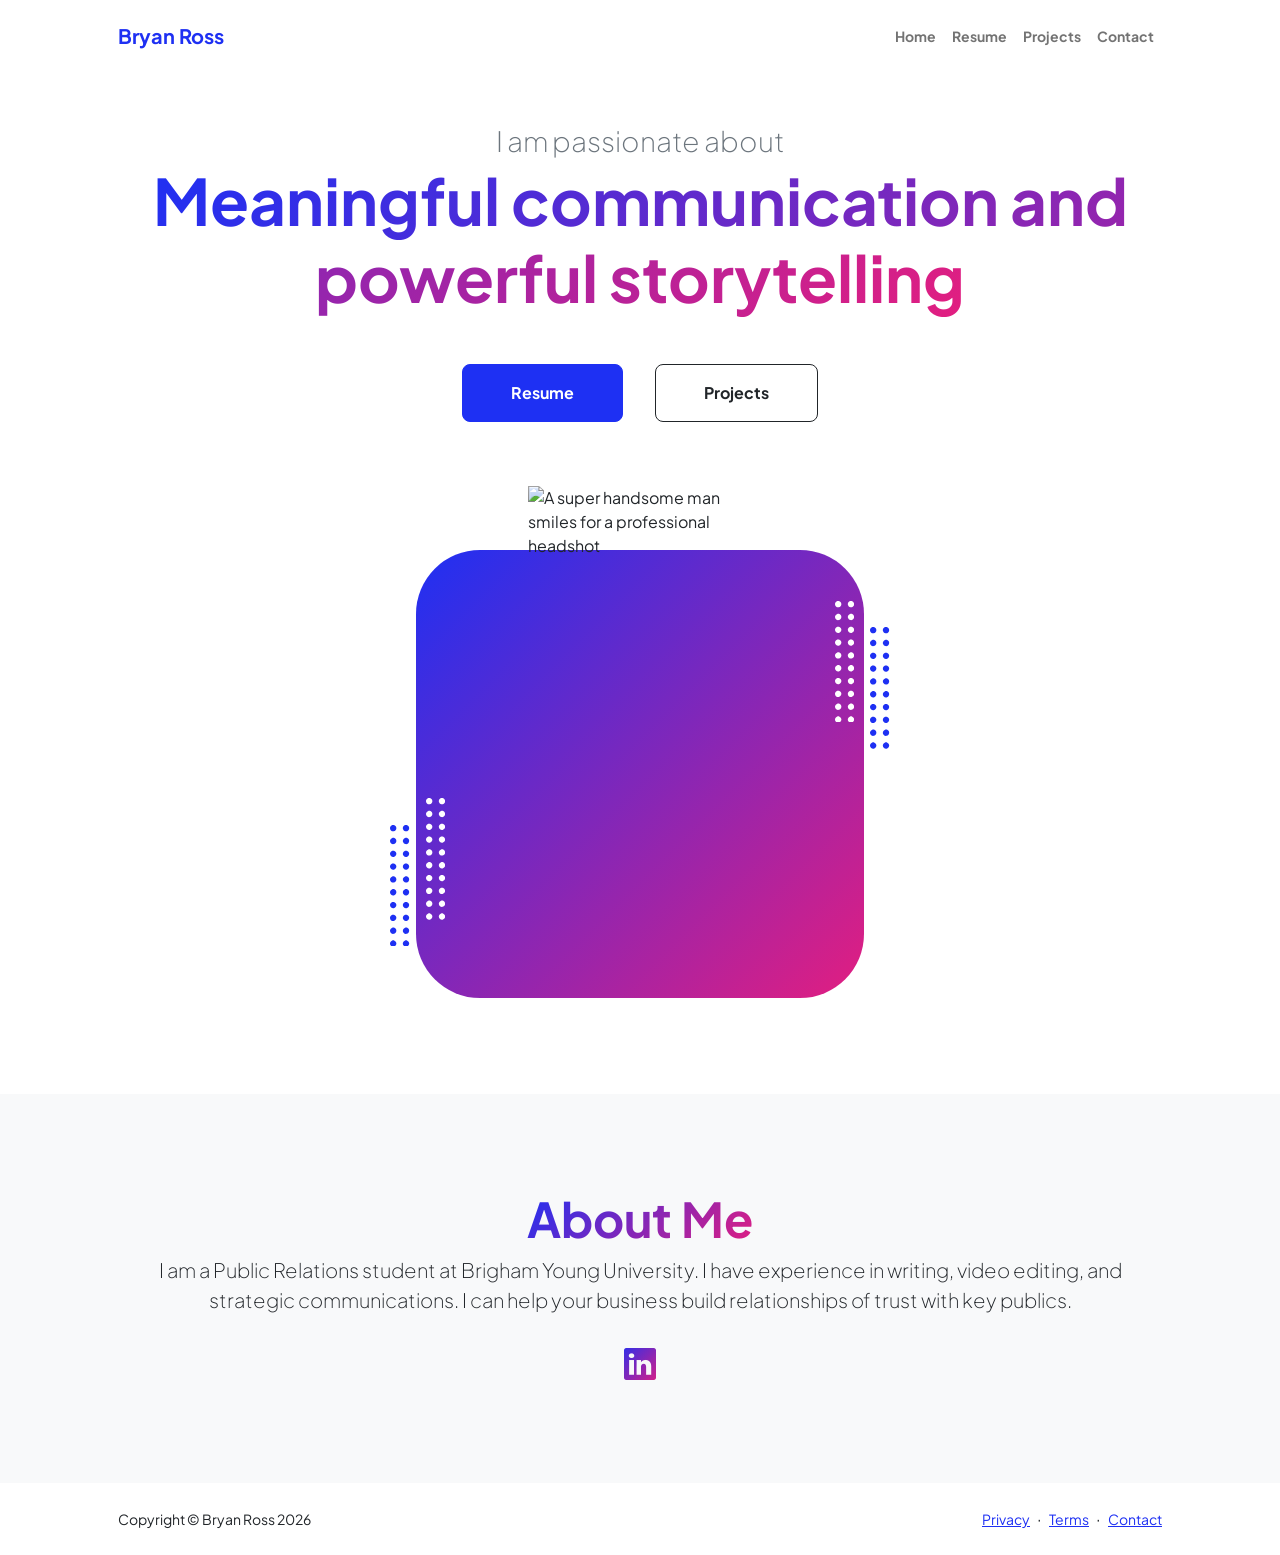
==== index.html @ d0c30b03 "Add files via upload" ====
<!DOCTYPE html>
<html lang="en">
    <head>
        <meta charset="utf-8" />
        <meta name="viewport" content="width=device-width, initial-scale=1, shrink-to-fit=no" />
        <meta name="description" content="" />
        <meta name="author" content="" />
        <title>Bryan Ross</title>
        <!-- Favicon-->
        <link rel="icon" type="image/x-icon" href="assets/favicon.ico" />
        <!-- Custom Google font-->
        <link rel="preconnect" href="https://fonts.googleapis.com" />
        <link rel="preconnect" href="https://fonts.gstatic.com" crossorigin />
        <link href="https://fonts.googleapis.com/css2?family=Plus+Jakarta+Sans:wght@100;200;300;400;500;600;700;800;900&amp;display=swap" rel="stylesheet" />
        <!-- Bootstrap icons-->
        <link href="https://cdn.jsdelivr.net/npm/bootstrap-icons@1.8.1/font/bootstrap-icons.css" rel="stylesheet" />
        <!-- Core theme CSS (includes Bootstrap)-->
        <link href="css/styles.css" rel="stylesheet" />
        <link href="css/overwrite.css" rel="stylesheet"/>
    </head>
    <body class="d-flex flex-column h-100">
        <main class="flex-shrink-0">
            <!-- Navigation-->
            <nav class="navbar navbar-expand-lg navbar-light bg-white py-3">
                <div class="container px-5">
                    <a class="navbar-brand" href="index.html"><span class="fw-bolder text-primary">Bryan Ross</span></a>
                    <button class="navbar-toggler" type="button" data-bs-toggle="collapse" data-bs-target="#navbarSupportedContent" aria-controls="navbarSupportedContent" aria-expanded="false" aria-label="Toggle navigation"><span class="navbar-toggler-icon"></span></button>
                    <div class="collapse navbar-collapse" id="navbarSupportedContent">
                        <ul class="navbar-nav ms-auto mb-2 mb-lg-0 small fw-bolder">
                            <li class="nav-item"><a class="nav-link" href="index.html">Home</a></li>
                            <li class="nav-item"><a class="nav-link" href="resume.html">Resume</a></li>
                            <li class="nav-item"><a class="nav-link" href="projects.html">Projects</a></li>
                            <li class="nav-item"><a class="nav-link" href="contact.html">Contact</a></li>
                        </ul>
                    </div>
                </div>
            </nav>
            <!-- Header-->
            <header class="py-5">
                <div class="container px-5 pb-5">
                    <div class="row gx-5 align-items-center">
                        <div class="col-xxl-5">
                            <!-- Header text content-->
                            <div class="text-center text-xxl-start">
                                <!-- <div class="badge bg-gradient-primary-to-secondary text-white mb-4"><div class="text-uppercase">Design &middot; Development &middot; Marketing</div></div> -->
                                <div class="fs-3 fw-light text-muted">I am passionate about</div>
                                <h1 class="display-3 fw-bolder mb-5"><span class="text-gradient d-inline">Meaningful communication and<br> powerful storytelling</span></h1>
                                <div class="d-grid gap-3 d-sm-flex justify-content-sm-center justify-content-xxl-start mb-3">
                                    <a class="btn btn-primary btn-lg px-5 py-3 me-sm-3 fs-6 fw-bolder" href="resume.html">Resume</a>
                                    <a class="btn btn-outline-dark btn-lg px-5 py-3 fs-6 fw-bolder" href="projects.html">Projects</a>
                                </div>
                            </div>
                        </div>
                        <div class="col-xxl-7">
                            <!-- Header profile picture-->
                            <div class="d-flex justify-content-center mt-5 mt-xxl-0">
                                <div class="profile bg-gradient-primary-to-secondary">
                                    <!-- TIP: For best results, use a photo with a transparent background like the demo example below-->
                                    <!-- Watch a tutorial on how to do this on YouTube (link)-->
                                    <img class="profile-img" src="assets/ChatGPT Image Apr 15, 2026, 06_01_00 PM.png" alt="A super handsome man smiles for a professional headshot" />
                                    <div class="dots-1">
                                        <!-- SVG Dots-->
                                        <svg version="1.1" xmlns="http://www.w3.org/2000/svg" xmlns:xlink="http://www.w3.org/1999/xlink" x="0px" y="0px" viewBox="0 0 191.6 1215.4" style="enable-background: new 0 0 191.6 1215.4" xml:space="preserve">
                                            <g transform="translate(0.000000,1280.000000) scale(0.100000,-0.100000)">
                                                <path d="M227.7,12788.6c-105-35-200-141-222-248c-43-206,163-412,369-369c155,32,275,190,260,339c-11,105-90,213-190,262        C383.7,12801.6,289.7,12808.6,227.7,12788.6z"></path>
                                                <path d="M1507.7,12788.6c-151-50-253-216-222-362c25-119,136-230,254-255c194-41,395,142,375,339c-11,105-90,213-190,262        C1663.7,12801.6,1569.7,12808.6,1507.7,12788.6z"></path>
                                                <path d="M227.7,11508.6c-105-35-200-141-222-248c-43-206,163-412,369-369c155,32,275,190,260,339c-11,105-90,213-190,262        C383.7,11521.6,289.7,11528.6,227.7,11508.6z"></path>
                                                <path d="M1507.7,11508.6c-151-50-253-216-222-362c25-119,136-230,254-255c194-41,395,142,375,339c-11,105-90,213-190,262        C1663.7,11521.6,1569.7,11528.6,1507.7,11508.6z"></path>
                                                <path d="M227.7,10228.6c-105-35-200-141-222-248c-43-206,163-412,369-369c155,32,275,190,260,339c-11,105-90,213-190,262        C383.7,10241.6,289.7,10248.6,227.7,10228.6z"></path>
                                                <path d="M1507.7,10228.6c-105-35-200-141-222-248c-43-206,163-412,369-369c155,32,275,190,260,339c-11,105-90,213-190,262        C1663.7,10241.6,1569.7,10248.6,1507.7,10228.6z"></path>
                                                <path d="M227.7,8948.6c-105-35-200-141-222-248c-43-206,163-412,369-369c155,32,275,190,260,339c-11,105-90,213-190,262        C383.7,8961.6,289.7,8968.6,227.7,8948.6z"></path>
                                                <path d="M1507.7,8948.6c-105-35-200-141-222-248c-43-206,163-412,369-369c155,32,275,190,260,339c-11,105-90,213-190,262        C1663.7,8961.6,1569.7,8968.6,1507.7,8948.6z"></path>
                                                <path d="M227.7,7668.6c-105-35-200-141-222-248c-43-206,163-412,369-369c155,32,275,190,260,339c-11,105-90,213-190,262        C383.7,7681.6,289.7,7688.6,227.7,7668.6z"></path>
                                                <path d="M1507.7,7668.6c-105-35-200-141-222-248c-43-206,163-412,369-369c155,32,275,190,260,339c-11,105-90,213-190,262        C1663.7,7681.6,1569.7,7688.6,1507.7,7668.6z"></path>
                                                <path d="M227.7,6388.6c-105-35-200-141-222-248c-43-206,163-412,369-369c155,32,275,190,260,339c-11,105-90,213-190,262        C383.7,6401.6,289.7,6408.6,227.7,6388.6z"></path>
                                                <path d="M1507.7,6388.6c-105-35-200-141-222-248c-43-206,163-412,369-369c155,32,275,190,260,339c-11,105-90,213-190,262        C1663.7,6401.6,1569.7,6408.6,1507.7,6388.6z"></path>
                                                <path d="M227.7,5108.6c-105-35-200-141-222-248c-43-206,163-412,369-369c155,32,275,190,260,339c-11,105-90,213-190,262        C383.7,5121.6,289.7,5128.6,227.7,5108.6z"></path>
                                                <path d="M1507.7,5108.6c-105-35-200-141-222-248c-43-206,163-412,369-369c155,32,275,190,260,339c-11,105-90,213-190,262        C1663.7,5121.6,1569.7,5128.6,1507.7,5108.6z"></path>
                                                <path d="M227.7,3828.6c-105-35-200-141-222-248c-43-206,163-412,369-369c155,32,275,190,260,339c-11,105-90,213-190,262        C383.7,3841.6,289.7,3848.6,227.7,3828.6z"></path>
                                                <path d="M1507.7,3828.6c-105-35-200-141-222-248c-43-206,163-412,369-369c155,32,275,190,260,339c-11,105-90,213-190,262        C1663.7,3841.6,1569.7,3848.6,1507.7,3828.6z"></path>
                                                <path d="M227.7,2548.6c-105-35-200-141-222-248c-43-206,163-412,369-369c155,32,275,190,260,339c-11,105-90,213-190,262        C383.7,2561.6,289.7,2568.6,227.7,2548.6z"></path>
                                                <path d="M1507.7,2548.6c-105-35-200-141-222-248c-43-206,163-412,369-369c155,32,275,190,260,339c-11,105-90,213-190,262        C1663.7,2561.6,1569.7,2568.6,1507.7,2548.6z"></path>
                                                <path d="M227.7,1268.6c-105-35-200-141-222-248c-43-206,163-412,369-369c155,32,275,190,260,339c-11,105-90,213-190,262        C383.7,1281.6,289.7,1288.6,227.7,1268.6z"></path>
                                                <path d="M1507.7,1268.6c-105-35-200-141-222-248c-43-206,163-412,369-369c155,32,275,190,260,339c-11,105-90,213-190,262        C1663.7,1281.6,1569.7,1288.6,1507.7,1268.6z"></path>
                                            </g>
                                        </svg>
                                        <!-- END of SVG dots-->
                                    </div>
                                    <div class="dots-2">
                                        <!-- SVG Dots-->
                                        <svg version="1.1" xmlns="http://www.w3.org/2000/svg" xmlns:xlink="http://www.w3.org/1999/xlink" x="0px" y="0px" viewBox="0 0 191.6 1215.4" style="enable-background: new 0 0 191.6 1215.4" xml:space="preserve">
                                            <g transform="translate(0.000000,1280.000000) scale(0.100000,-0.100000)">
                                                <path d="M227.7,12788.6c-105-35-200-141-222-248c-43-206,163-412,369-369c155,32,275,190,260,339c-11,105-90,213-190,262        C383.7,12801.6,289.7,12808.6,227.7,12788.6z"></path>
                                                <path d="M1507.7,12788.6c-151-50-253-216-222-362c25-119,136-230,254-255c194-41,395,142,375,339c-11,105-90,213-190,262        C1663.7,12801.6,1569.7,12808.6,1507.7,12788.6z"></path>
                                                <path d="M227.7,11508.6c-105-35-200-141-222-248c-43-206,163-412,369-369c155,32,275,190,260,339c-11,105-90,213-190,262        C383.7,11521.6,289.7,11528.6,227.7,11508.6z"></path>
                                                <path d="M1507.7,11508.6c-151-50-253-216-222-362c25-119,136-230,254-255c194-41,395,142,375,339c-11,105-90,213-190,262        C1663.7,11521.6,1569.7,11528.6,1507.7,11508.6z"></path>
                                                <path d="M227.7,10228.6c-105-35-200-141-222-248c-43-206,163-412,369-369c155,32,275,190,260,339c-11,105-90,213-190,262        C383.7,10241.6,289.7,10248.6,227.7,10228.6z"></path>
                                                <path d="M1507.7,10228.6c-105-35-200-141-222-248c-43-206,163-412,369-369c155,32,275,190,260,339c-11,105-90,213-190,262        C1663.7,10241.6,1569.7,10248.6,1507.7,10228.6z"></path>
                                                <path d="M227.7,8948.6c-105-35-200-141-222-248c-43-206,163-412,369-369c155,32,275,190,260,339c-11,105-90,213-190,262        C383.7,8961.6,289.7,8968.6,227.7,8948.6z"></path>
                                                <path d="M1507.7,8948.6c-105-35-200-141-222-248c-43-206,163-412,369-369c155,32,275,190,260,339c-11,105-90,213-190,262        C1663.7,8961.6,1569.7,8968.6,1507.7,8948.6z"></path>
                                                <path d="M227.7,7668.6c-105-35-200-141-222-248c-43-206,163-412,369-369c155,32,275,190,260,339c-11,105-90,213-190,262        C383.7,7681.6,289.7,7688.6,227.7,7668.6z"></path>
                                                <path d="M1507.7,7668.6c-105-35-200-141-222-248c-43-206,163-412,369-369c155,32,275,190,260,339c-11,105-90,213-190,262        C1663.7,7681.6,1569.7,7688.6,1507.7,7668.6z"></path>
                                                <path d="M227.7,6388.6c-105-35-200-141-222-248c-43-206,163-412,369-369c155,32,275,190,260,339c-11,105-90,213-190,262        C383.7,6401.6,289.7,6408.6,227.7,6388.6z"></path>
                                                <path d="M1507.7,6388.6c-105-35-200-141-222-248c-43-206,163-412,369-369c155,32,275,190,260,339c-11,105-90,213-190,262        C1663.7,6401.6,1569.7,6408.6,1507.7,6388.6z"></path>
                                                <path d="M227.7,5108.6c-105-35-200-141-222-248c-43-206,163-412,369-369c155,32,275,190,260,339c-11,105-90,213-190,262        C383.7,5121.6,289.7,5128.6,227.7,5108.6z"></path>
                                                <path d="M1507.7,5108.6c-105-35-200-141-222-248c-43-206,163-412,369-369c155,32,275,190,260,339c-11,105-90,213-190,262        C1663.7,5121.6,1569.7,5128.6,1507.7,5108.6z"></path>
                                                <path d="M227.7,3828.6c-105-35-200-141-222-248c-43-206,163-412,369-369c155,32,275,190,260,339c-11,105-90,213-190,262        C383.7,3841.6,289.7,3848.6,227.7,3828.6z"></path>
                                                <path d="M1507.7,3828.6c-105-35-200-141-222-248c-43-206,163-412,369-369c155,32,275,190,260,339c-11,105-90,213-190,262        C1663.7,3841.6,1569.7,3848.6,1507.7,3828.6z"></path>
                                                <path d="M227.7,2548.6c-105-35-200-141-222-248c-43-206,163-412,369-369c155,32,275,190,260,339c-11,105-90,213-190,262        C383.7,2561.6,289.7,2568.6,227.7,2548.6z"></path>
                                                <path d="M1507.7,2548.6c-105-35-200-141-222-248c-43-206,163-412,369-369c155,32,275,190,260,339c-11,105-90,213-190,262        C1663.7,2561.6,1569.7,2568.6,1507.7,2548.6z"></path>
                                                <path d="M227.7,1268.6c-105-35-200-141-222-248c-43-206,163-412,369-369c155,32,275,190,260,339c-11,105-90,213-190,262        C383.7,1281.6,289.7,1288.6,227.7,1268.6z"></path>
                                                <path d="M1507.7,1268.6c-105-35-200-141-222-248c-43-206,163-412,369-369c155,32,275,190,260,339c-11,105-90,213-190,262        C1663.7,1281.6,1569.7,1288.6,1507.7,1268.6z"></path>
                                            </g>
                                        </svg>
                                        <!-- END of SVG dots-->
                                    </div>
                                    <div class="dots-3">
                                        <!-- SVG Dots-->
                                        <svg version="1.1" xmlns="http://www.w3.org/2000/svg" xmlns:xlink="http://www.w3.org/1999/xlink" x="0px" y="0px" viewBox="0 0 191.6 1215.4" style="enable-background: new 0 0 191.6 1215.4" xml:space="preserve">
                                            <g transform="translate(0.000000,1280.000000) scale(0.100000,-0.100000)">
                                                <path d="M227.7,12788.6c-105-35-200-141-222-248c-43-206,163-412,369-369c155,32,275,190,260,339c-11,105-90,213-190,262        C383.7,12801.6,289.7,12808.6,227.7,12788.6z"></path>
                                                <path d="M1507.7,12788.6c-151-50-253-216-222-362c25-119,136-230,254-255c194-41,395,142,375,339c-11,105-90,213-190,262        C1663.7,12801.6,1569.7,12808.6,1507.7,12788.6z"></path>
                                                <path d="M227.7,11508.6c-105-35-200-141-222-248c-43-206,163-412,369-369c155,32,275,190,260,339c-11,105-90,213-190,262        C383.7,11521.6,289.7,11528.6,227.7,11508.6z"></path>
                                                <path d="M1507.7,11508.6c-151-50-253-216-222-362c25-119,136-230,254-255c194-41,395,142,375,339c-11,105-90,213-190,262        C1663.7,11521.6,1569.7,11528.6,1507.7,11508.6z"></path>
                                                <path d="M227.7,10228.6c-105-35-200-141-222-248c-43-206,163-412,369-369c155,32,275,190,260,339c-11,105-90,213-190,262        C383.7,10241.6,289.7,10248.6,227.7,10228.6z"></path>
                                                <path d="M1507.7,10228.6c-105-35-200-141-222-248c-43-206,163-412,369-369c155,32,275,190,260,339c-11,105-90,213-190,262        C1663.7,10241.6,1569.7,10248.6,1507.7,10228.6z"></path>
                                                <path d="M227.7,8948.6c-105-35-200-141-222-248c-43-206,163-412,369-369c155,32,275,190,260,339c-11,105-90,213-190,262        C383.7,8961.6,289.7,8968.6,227.7,8948.6z"></path>
                                                <path d="M1507.7,8948.6c-105-35-200-141-222-248c-43-206,163-412,369-369c155,32,275,190,260,339c-11,105-90,213-190,262        C1663.7,8961.6,1569.7,8968.6,1507.7,8948.6z"></path>
                                                <path d="M227.7,7668.6c-105-35-200-141-222-248c-43-206,163-412,369-369c155,32,275,190,260,339c-11,105-90,213-190,262        C383.7,7681.6,289.7,7688.6,227.7,7668.6z"></path>
                                                <path d="M1507.7,7668.6c-105-35-200-141-222-248c-43-206,163-412,369-369c155,32,275,190,260,339c-11,105-90,213-190,262        C1663.7,7681.6,1569.7,7688.6,1507.7,7668.6z"></path>
                                                <path d="M227.7,6388.6c-105-35-200-141-222-248c-43-206,163-412,369-369c155,32,275,190,260,339c-11,105-90,213-190,262        C383.7,6401.6,289.7,6408.6,227.7,6388.6z"></path>
                                                <path d="M1507.7,6388.6c-105-35-200-141-222-248c-43-206,163-412,369-369c155,32,275,190,260,339c-11,105-90,213-190,262        C1663.7,6401.6,1569.7,6408.6,1507.7,6388.6z"></path>
                                                <path d="M227.7,5108.6c-105-35-200-141-222-248c-43-206,163-412,369-369c155,32,275,190,260,339c-11,105-90,213-190,262        C383.7,5121.6,289.7,5128.6,227.7,5108.6z"></path>
                                                <path d="M1507.7,5108.6c-105-35-200-141-222-248c-43-206,163-412,369-369c155,32,275,190,260,339c-11,105-90,213-190,262        C1663.7,5121.6,1569.7,5128.6,1507.7,5108.6z"></path>
                                                <path d="M227.7,3828.6c-105-35-200-141-222-248c-43-206,163-412,369-369c155,32,275,190,260,339c-11,105-90,213-190,262        C383.7,3841.6,289.7,3848.6,227.7,3828.6z"></path>
                                                <path d="M1507.7,3828.6c-105-35-200-141-222-248c-43-206,163-412,369-369c155,32,275,190,260,339c-11,105-90,213-190,262        C1663.7,3841.6,1569.7,3848.6,1507.7,3828.6z"></path>
                                                <path d="M227.7,2548.6c-105-35-200-141-222-248c-43-206,163-412,369-369c155,32,275,190,260,339c-11,105-90,213-190,262        C383.7,2561.6,289.7,2568.6,227.7,2548.6z"></path>
                                                <path d="M1507.7,2548.6c-105-35-200-141-222-248c-43-206,163-412,369-369c155,32,275,190,260,339c-11,105-90,213-190,262        C1663.7,2561.6,1569.7,2568.6,1507.7,2548.6z"></path>
                                                <path d="M227.7,1268.6c-105-35-200-141-222-248c-43-206,163-412,369-369c155,32,275,190,260,339c-11,105-90,213-190,262        C383.7,1281.6,289.7,1288.6,227.7,1268.6z"></path>
                                                <path d="M1507.7,1268.6c-105-35-200-141-222-248c-43-206,163-412,369-369c155,32,275,190,260,339c-11,105-90,213-190,262        C1663.7,1281.6,1569.7,1288.6,1507.7,1268.6z"></path>
                                            </g>
                                        </svg>
                                        <!-- END of SVG dots-->
                                    </div>
                                    <div class="dots-4">
                                        <!-- SVG Dots-->
                                        <svg version="1.1" xmlns="http://www.w3.org/2000/svg" xmlns:xlink="http://www.w3.org/1999/xlink" x="0px" y="0px" viewBox="0 0 191.6 1215.4" style="enable-background: new 0 0 191.6 1215.4" xml:space="preserve">
                                            <g transform="translate(0.000000,1280.000000) scale(0.100000,-0.100000)">
                                                <path d="M227.7,12788.6c-105-35-200-141-222-248c-43-206,163-412,369-369c155,32,275,190,260,339c-11,105-90,213-190,262        C383.7,12801.6,289.7,12808.6,227.7,12788.6z"></path>
                                                <path d="M1507.7,12788.6c-151-50-253-216-222-362c25-119,136-230,254-255c194-41,395,142,375,339c-11,105-90,213-190,262        C1663.7,12801.6,1569.7,12808.6,1507.7,12788.6z"></path>
                                                <path d="M227.7,11508.6c-105-35-200-141-222-248c-43-206,163-412,369-369c155,32,275,190,260,339c-11,105-90,213-190,262        C383.7,11521.6,289.7,11528.6,227.7,11508.6z"></path>
                                                <path d="M1507.7,11508.6c-151-50-253-216-222-362c25-119,136-230,254-255c194-41,395,142,375,339c-11,105-90,213-190,262        C1663.7,11521.6,1569.7,11528.6,1507.7,11508.6z"></path>
                                                <path d="M227.7,10228.6c-105-35-200-141-222-248c-43-206,163-412,369-369c155,32,275,190,260,339c-11,105-90,213-190,262        C383.7,10241.6,289.7,10248.6,227.7,10228.6z"></path>
                                                <path d="M1507.7,10228.6c-105-35-200-141-222-248c-43-206,163-412,369-369c155,32,275,190,260,339c-11,105-90,213-190,262        C1663.7,10241.6,1569.7,10248.6,1507.7,10228.6z"></path>
                                                <path d="M227.7,8948.6c-105-35-200-141-222-248c-43-206,163-412,369-369c155,32,275,190,260,339c-11,105-90,213-190,262        C383.7,8961.6,289.7,8968.6,227.7,8948.6z"></path>
                                                <path d="M1507.7,8948.6c-105-35-200-141-222-248c-43-206,163-412,369-369c155,32,275,190,260,339c-11,105-90,213-190,262        C1663.7,8961.6,1569.7,8968.6,1507.7,8948.6z"></path>
                                                <path d="M227.7,7668.6c-105-35-200-141-222-248c-43-206,163-412,369-369c155,32,275,190,260,339c-11,105-90,213-190,262        C383.7,7681.6,289.7,7688.6,227.7,7668.6z"></path>
                                                <path d="M1507.7,7668.6c-105-35-200-141-222-248c-43-206,163-412,369-369c155,32,275,190,260,339c-11,105-90,213-190,262        C1663.7,7681.6,1569.7,7688.6,1507.7,7668.6z"></path>
                                                <path d="M227.7,6388.6c-105-35-200-141-222-248c-43-206,163-412,369-369c155,32,275,190,260,339c-11,105-90,213-190,262        C383.7,6401.6,289.7,6408.6,227.7,6388.6z"></path>
                                                <path d="M1507.7,6388.6c-105-35-200-141-222-248c-43-206,163-412,369-369c155,32,275,190,260,339c-11,105-90,213-190,262        C1663.7,6401.6,1569.7,6408.6,1507.7,6388.6z"></path>
                                                <path d="M227.7,5108.6c-105-35-200-141-222-248c-43-206,163-412,369-369c155,32,275,190,260,339c-11,105-90,213-190,262        C383.7,5121.6,289.7,5128.6,227.7,5108.6z"></path>
                                                <path d="M1507.7,5108.6c-105-35-200-141-222-248c-43-206,163-412,369-369c155,32,275,190,260,339c-11,105-90,213-190,262        C1663.7,5121.6,1569.7,5128.6,1507.7,5108.6z"></path>
                                                <path d="M227.7,3828.6c-105-35-200-141-222-248c-43-206,163-412,369-369c155,32,275,190,260,339c-11,105-90,213-190,262        C383.7,3841.6,289.7,3848.6,227.7,3828.6z"></path>
                                                <path d="M1507.7,3828.6c-105-35-200-141-222-248c-43-206,163-412,369-369c155,32,275,190,260,339c-11,105-90,213-190,262        C1663.7,3841.6,1569.7,3848.6,1507.7,3828.6z"></path>
                                                <path d="M227.7,2548.6c-105-35-200-141-222-248c-43-206,163-412,369-369c155,32,275,190,260,339c-11,105-90,213-190,262        C383.7,2561.6,289.7,2568.6,227.7,2548.6z"></path>
                                                <path d="M1507.7,2548.6c-105-35-200-141-222-248c-43-206,163-412,369-369c155,32,275,190,260,339c-11,105-90,213-190,262        C1663.7,2561.6,1569.7,2568.6,1507.7,2548.6z"></path>
                                                <path d="M227.7,1268.6c-105-35-200-141-222-248c-43-206,163-412,369-369c155,32,275,190,260,339c-11,105-90,213-190,262        C383.7,1281.6,289.7,1288.6,227.7,1268.6z"></path>
                                                <path d="M1507.7,1268.6c-105-35-200-141-222-248c-43-206,163-412,369-369c155,32,275,190,260,339c-11,105-90,213-190,262        C1663.7,1281.6,1569.7,1288.6,1507.7,1268.6z"></path>
                                            </g>
                                        </svg>
                                        <!-- END of SVG dots-->
                                    </div>
                                </div>
                            </div>
                        </div>
                    </div>
                </div>
            </header>
            <!-- About Section-->
            <section class="bg-light py-5">
                <div class="container px-5">
                    <div class="row gx-5 justify-content-center">
                        <div class="col-xxl-8">
                            <div class="text-center my-5">
                                <h2 class="display-5 fw-bolder"><span class="text-gradient d-inline">About Me</span></h2>
                                <p class="lead fw-light mb-4">I am a Public Relations student at Brigham Young University. I have experience in writing, video editing, and strategic communications. I can help your business build relationships of trust with key publics.</p>
                                <!-- <p class="text-muted">Lorem ipsum dolor sit amet, consectetur adipisicing elit. Fugit dIolorum itaque qui unde quisquam consequatur autem. Eveniet quasi nobis aliquid cumque officiis sed rem iure ipsa! Praesentium ratione atque dolorem?</p> -->
                                <div class="d-flex justify-content-center fs-2 gap-4">
                                    <!-- <a class="text-gradient" href="#!"><i class="bi bi-twitter"></i></a> -->
                                    <a class="text-gradient" href="https://www.linkedin.com/in/bryanrross/" target="_blank"><i class="bi bi-linkedin"></i></a>
                                    <!-- <a class="text-gradient" href="#!"><i class="bi bi-github"></i></a> -->
                                </div>
                            </div>
                        </div>
                    </div>
                </div>
            </section>
        </main>
        <!-- Footer-->
        <footer class="bg-white py-4 mt-auto">
            <div class="container px-5">
                <div class="row align-items-center justify-content-between flex-column flex-sm-row">
                    <div class="col-auto"><div class="small m-0">Copyright &copy; Bryan Ross 2026</div></div>
                    <div class="col-auto">
                        <a class="small" href="https://www.youtube.com/watch?v=dQw4w9WgXcQ" target="_blank">Privacy</a>
                        <span class="mx-1">&middot;</span>
                        <a class="small" href="https://www.youtube.com/watch?v=dQw4w9WgXcQ" target="_blank">Terms</a>
                        <span class="mx-1">&middot;</span>
                        <a class="small" href="contact.html">Contact</a>
                    </div>
                </div>
            </div>
        </footer>
        <!-- Bootstrap core JS-->
        <script src="https://cdn.jsdelivr.net/npm/bootstrap@5.2.3/dist/js/bootstrap.bundle.min.js"></script>
        <!-- Core theme JS-->
        <script src="js/scripts.js"></script>
    </body>
</html>
---- css/overwrite.css ----
.crop-focus {
    object-position: 20% 50%;

}
.center {
    text-align: center;
}
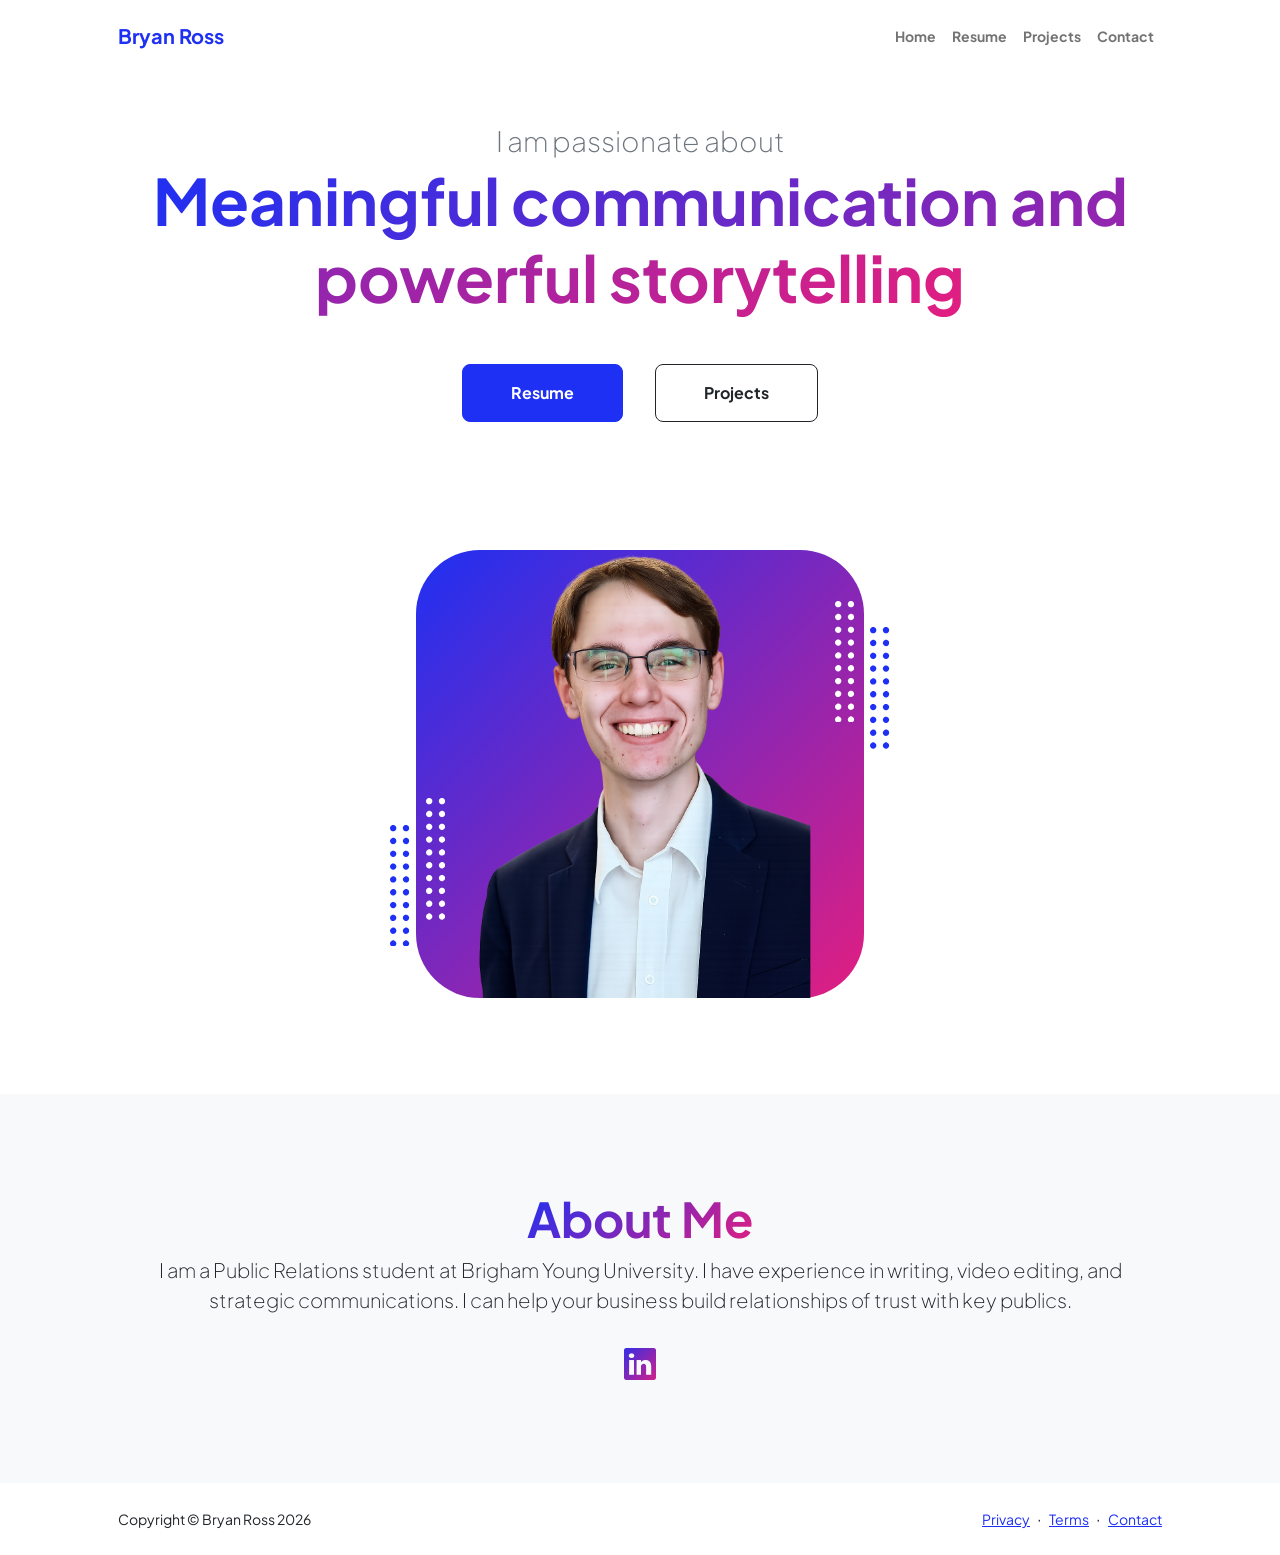
==== commit fb492762: "Update index.html" ====
--- a/index.html
+++ b/index.html
@@ -57,7 +57,7 @@
                                 <div class="profile bg-gradient-primary-to-secondary">
                                     <!-- TIP: For best results, use a photo with a transparent background like the demo example below-->
                                     <!-- Watch a tutorial on how to do this on YouTube (link)-->
-                                    <img class="profile-img" src="assets/ChatGPT Image Apr 15, 2026, 06_01_00 PM.png" alt="A super handsome man smiles for a professional headshot" />
+                                    <img class="profile-img" src="Assets/ChatGPT Image Apr 15, 2026, 06_01_00 PM.png" alt="A super handsome man smiles for a professional headshot" />
                                     <div class="dots-1">
                                         <!-- SVG Dots-->
                                         <svg version="1.1" xmlns="http://www.w3.org/2000/svg" xmlns:xlink="http://www.w3.org/1999/xlink" x="0px" y="0px" viewBox="0 0 191.6 1215.4" style="enable-background: new 0 0 191.6 1215.4" xml:space="preserve">
